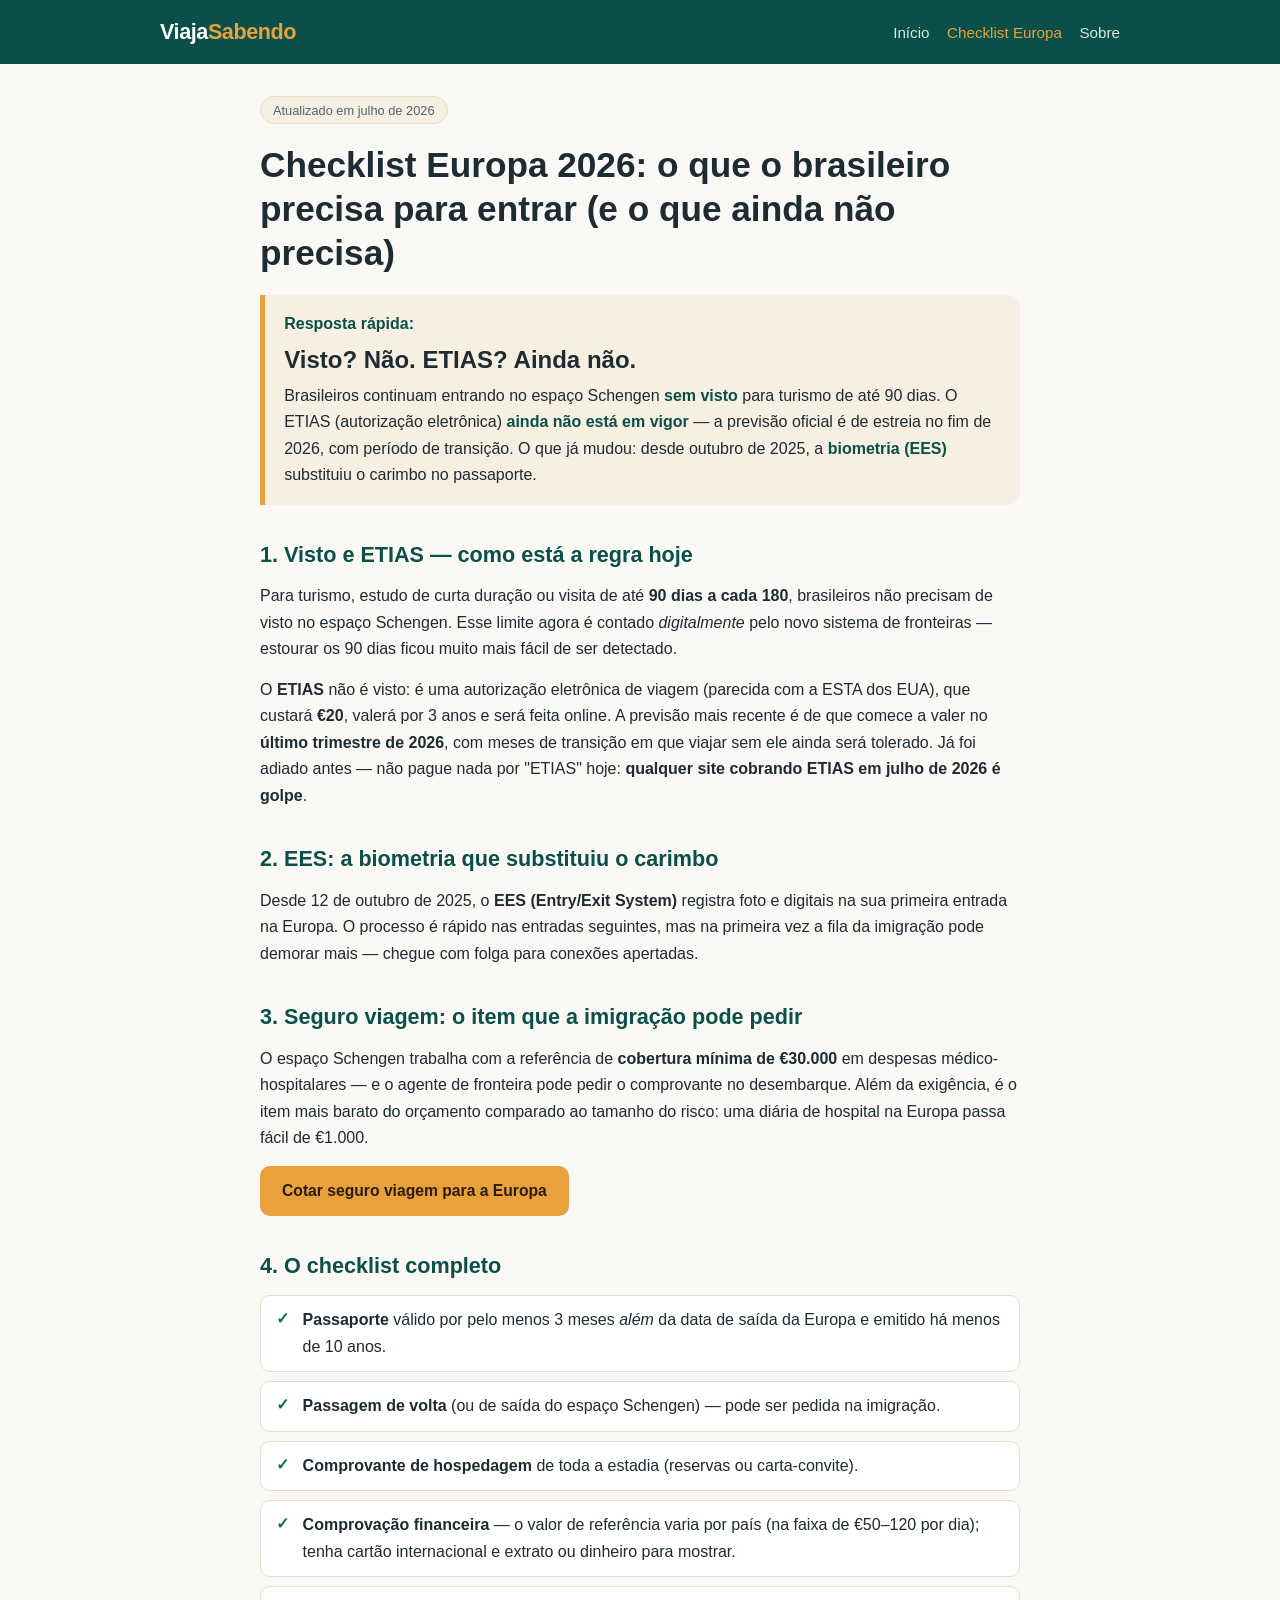
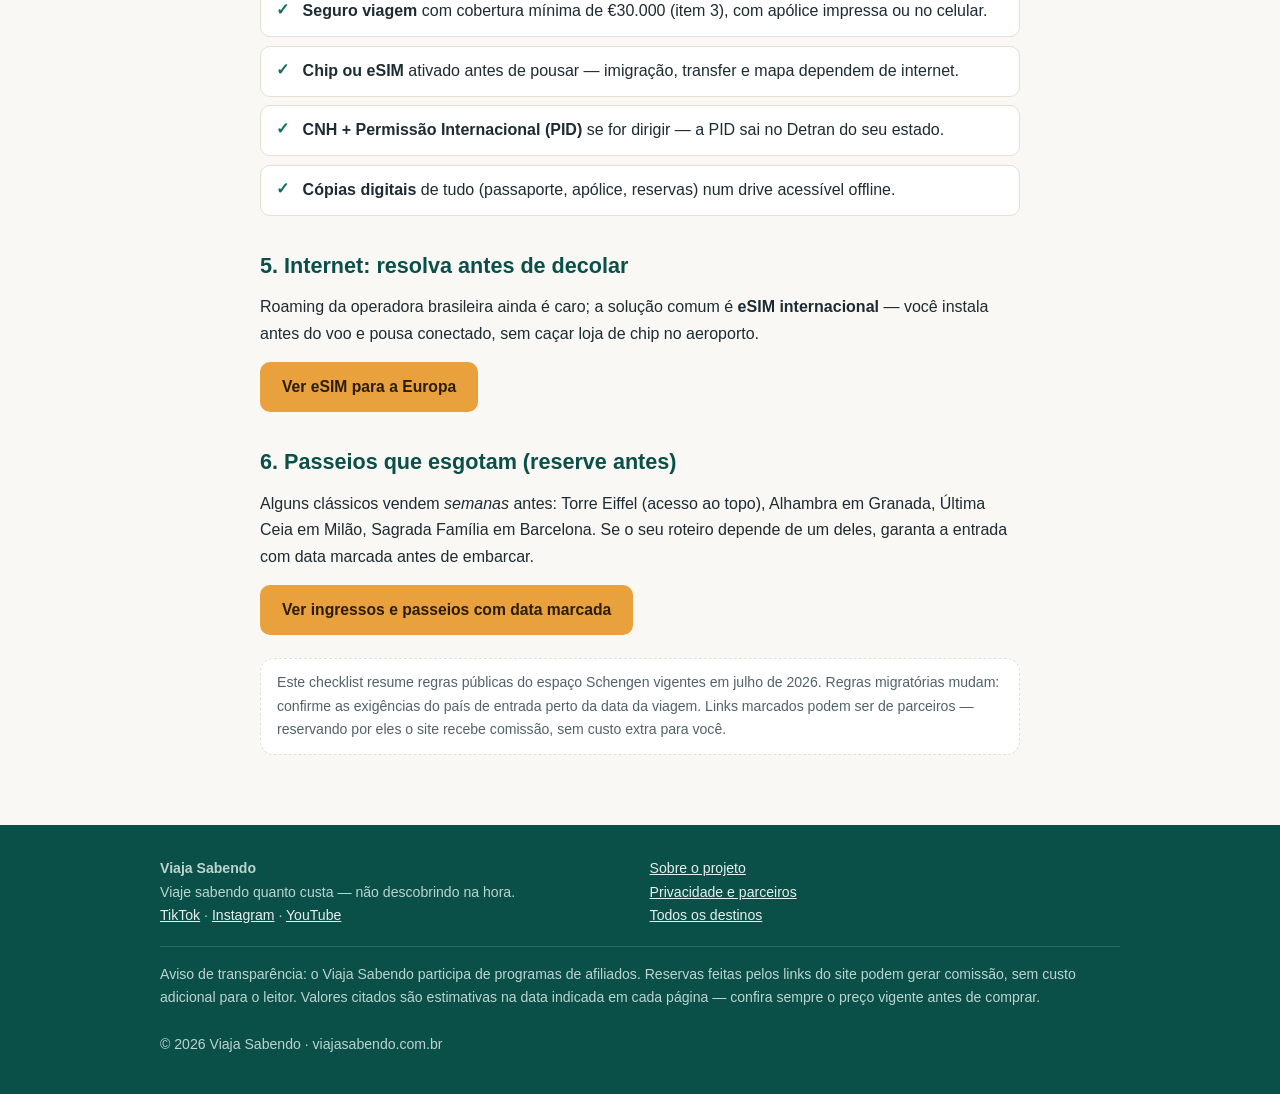
==== checklist-europa/index.html @ 129dcf03 "Site v1 Viaja Sabendo: home + checklist Europa + 4 destinos com orcamento + institucionais Co-Author" ====
<!DOCTYPE html>
<html lang="pt-BR">
<head>
<meta charset="utf-8">
<meta name="viewport" content="width=device-width, initial-scale=1">
<title>Checklist Europa 2026: visto, ETIAS, seguro e documentos para brasileiros | Viaja Sabendo</title>
<meta name="description" content="Brasileiro precisa de visto para a Europa em 2026? Como está o ETIAS, o que é a biometria EES, seguro com cobertura de €30 mil e o checklist completo de documentos.">
<link rel="canonical" href="https://viajasabendo.com.br/checklist-europa/">
<meta property="og:title" content="Checklist Europa 2026 para brasileiros — visto, ETIAS e seguro">
<meta property="og:description" content="O que você precisa ter em mãos para entrar na Europa em 2026, sem sustos na imigração.">
<meta property="og:type" content="article">
<meta property="og:url" content="https://viajasabendo.com.br/checklist-europa/">
<link rel="stylesheet" href="/css/style.css">
</head>
<body>

<header class="topo">
  <div class="topo-inner">
    <a class="logo" href="/">Viaja<span>Sabendo</span></a>
    <nav class="menu">
      <a href="/">Início</a>
      <a href="/checklist-europa/" aria-current="page">Checklist Europa</a>
      <a href="/sobre/">Sobre</a>
    </nav>
  </div>
</header>

<main>
<article class="conteudo">
  <span class="selo">Atualizado em julho de 2026</span>
  <h1 class="titulo">Checklist Europa 2026: o que o brasileiro precisa para entrar (e o que ainda não precisa)</h1>

  <div class="resposta">
    <strong>Resposta rápida:</strong>
    <span class="valorzao">Visto? Não. ETIAS? Ainda não.</span>
    Brasileiros continuam entrando no espaço Schengen <strong>sem visto</strong> para turismo de até 90 dias.
    O ETIAS (autorização eletrônica) <strong>ainda não está em vigor</strong> — a previsão oficial é de estreia no fim de 2026, com período de transição.
    O que já mudou: desde outubro de 2025, a <strong>biometria (EES)</strong> substituiu o carimbo no passaporte.
  </div>

  <h2>1. Visto e ETIAS — como está a regra hoje</h2>
  <p>Para turismo, estudo de curta duração ou visita de até <strong>90 dias a cada 180</strong>, brasileiros não precisam de visto no espaço Schengen. Esse limite agora é contado <em>digitalmente</em> pelo novo sistema de fronteiras — estourar os 90 dias ficou muito mais fácil de ser detectado.</p>
  <p>O <strong>ETIAS</strong> não é visto: é uma autorização eletrônica de viagem (parecida com a ESTA dos EUA), que custará <strong>€20</strong>, valerá por 3 anos e será feita online. A previsão mais recente é de que comece a valer no <strong>último trimestre de 2026</strong>, com meses de transição em que viajar sem ele ainda será tolerado. Já foi adiado antes — não pague nada por "ETIAS" hoje: <strong>qualquer site cobrando ETIAS em julho de 2026 é golpe</strong>.</p>

  <h2>2. EES: a biometria que substituiu o carimbo</h2>
  <p>Desde 12 de outubro de 2025, o <strong>EES (Entry/Exit System)</strong> registra foto e digitais na sua primeira entrada na Europa. O processo é rápido nas entradas seguintes, mas na primeira vez a fila da imigração pode demorar mais — chegue com folga para conexões apertadas.</p>

  <h2>3. Seguro viagem: o item que a imigração pode pedir</h2>
  <p>O espaço Schengen trabalha com a referência de <strong>cobertura mínima de €30.000</strong> em despesas médico-hospitalares — e o agente de fronteira pode pedir o comprovante no desembarque. Além da exigência, é o item mais barato do orçamento comparado ao tamanho do risco: uma diária de hospital na Europa passa fácil de €1.000.</p>
  <p class="btn-linha"><a class="btn-aff" data-aff="segurospromo" href="https://www.segurospromo.com.br/" rel="noopener sponsored" target="_blank">Cotar seguro viagem para a Europa</a></p>

  <h2>4. O checklist completo</h2>
  <ul class="checklist">
    <li><strong>Passaporte</strong> válido por pelo menos 3 meses <em>além</em> da data de saída da Europa e emitido há menos de 10 anos.</li>
    <li><strong>Passagem de volta</strong> (ou de saída do espaço Schengen) — pode ser pedida na imigração.</li>
    <li><strong>Comprovante de hospedagem</strong> de toda a estadia (reservas ou carta-convite).</li>
    <li><strong>Comprovação financeira</strong> — o valor de referência varia por país (na faixa de €50–120 por dia); tenha cartão internacional e extrato ou dinheiro para mostrar.</li>
    <li><strong>Seguro viagem</strong> com cobertura mínima de €30.000 (item 3), com apólice impressa ou no celular.</li>
    <li><strong>Chip ou eSIM</strong> ativado antes de pousar — imigração, transfer e mapa dependem de internet.</li>
    <li><strong>CNH + Permissão Internacional (PID)</strong> se for dirigir — a PID sai no Detran do seu estado.</li>
    <li><strong>Cópias digitais</strong> de tudo (passaporte, apólice, reservas) num drive acessível offline.</li>
  </ul>

  <h2>5. Internet: resolva antes de decolar</h2>
  <p>Roaming da operadora brasileira ainda é caro; a solução comum é <strong>eSIM internacional</strong> — você instala antes do voo e pousa conectado, sem caçar loja de chip no aeroporto.</p>
  <p class="btn-linha"><a class="btn-aff" data-aff="holafly" href="https://esim.holafly.com/pt/" rel="noopener sponsored" target="_blank">Ver eSIM para a Europa</a></p>

  <h2>6. Passeios que esgotam (reserve antes)</h2>
  <p>Alguns clássicos vendem <em>semanas</em> antes: Torre Eiffel (acesso ao topo), Alhambra em Granada, Última Ceia em Milão, Sagrada Família em Barcelona. Se o seu roteiro depende de um deles, garanta a entrada com data marcada antes de embarcar.</p>
  <p class="btn-linha"><a class="btn-aff" data-aff="civitatis" href="https://www.civitatis.com/br/" rel="noopener sponsored" target="_blank">Ver ingressos e passeios com data marcada</a></p>

  <div class="nota">
    Este checklist resume regras públicas do espaço Schengen vigentes em julho de 2026. Regras migratórias mudam: confirme as exigências do país de entrada perto da data da viagem. Links marcados podem ser de parceiros — reservando por eles o site recebe comissão, sem custo extra para você.
  </div>
</article>
</main>

<footer class="rodape">
  <div class="rodape-inner">
    <div>
      <strong>Viaja Sabendo</strong><br>
      Viaje sabendo quanto custa — não descobrindo na hora.<br>
      <a href="https://www.tiktok.com/@viajasabendo" rel="noopener" target="_blank">TikTok</a> ·
      <a href="https://www.instagram.com/viajasabendo" rel="noopener" target="_blank">Instagram</a> ·
      <a href="https://www.youtube.com/@viajasabendo" rel="noopener" target="_blank">YouTube</a>
    </div>
    <div>
      <a href="/sobre/">Sobre o projeto</a><br>
      <a href="/privacidade/">Privacidade e parceiros</a><br>
      <a href="/">Todos os destinos</a>
    </div>
    <div class="disclosure">
      Aviso de transparência: o Viaja Sabendo participa de programas de afiliados. Reservas feitas pelos links do site podem gerar comissão, sem custo adicional para o leitor. Valores citados são estimativas na data indicada em cada página — confira sempre o preço vigente antes de comprar.<br><br>
      © 2026 Viaja Sabendo · viajasabendo.com.br
    </div>
  </div>
</footer>

</body>
</html>
---- css/style.css ----
/* Viaja Sabendo — v1 (jul/2026). Mobile-first, sem JS. */
:root {
  --petrol: #0f6e64;
  --petrol-escuro: #0a4f48;
  --ambar: #e8a13c;
  --ambar-escuro: #c9820f;
  --areia: #f6efe2;
  --tinta: #1d2b32;
  --tinta-suave: #51626b;
  --fundo: #faf8f4;
  --branco: #ffffff;
  --borda: #e6dfd2;
  --raio: 14px;
}
* { box-sizing: border-box; margin: 0; padding: 0; }
html { scroll-behavior: smooth; }
body {
  font-family: -apple-system, BlinkMacSystemFont, "Segoe UI", Roboto, "Helvetica Neue", Arial, sans-serif;
  color: var(--tinta);
  background: var(--fundo);
  line-height: 1.65;
  -webkit-font-smoothing: antialiased;
}
img { max-width: 100%; display: block; }
a { color: var(--petrol); }

/* ---------- Header ---------- */
header.topo {
  background: var(--petrol-escuro);
  color: var(--branco);
  padding: 0.9rem 1rem;
}
.topo-inner {
  max-width: 960px; margin: 0 auto;
  display: flex; flex-wrap: wrap; align-items: center; justify-content: space-between; gap: 0.6rem;
}
.logo {
  font-size: 1.35rem; font-weight: 800; letter-spacing: -0.02em;
  color: var(--branco); text-decoration: none; white-space: nowrap;
}
.logo span { color: var(--ambar); }
nav.menu { display: flex; flex-wrap: wrap; gap: 0.2rem 1.1rem; font-size: 0.95rem; }
nav.menu a { color: #d9e8e5; text-decoration: none; padding: 0.2rem 0; }
nav.menu a:hover, nav.menu a[aria-current="page"] { color: var(--ambar); }

/* ---------- Hero ---------- */
.hero {
  background: linear-gradient(160deg, var(--petrol) 0%, var(--petrol-escuro) 70%);
  color: var(--branco);
  padding: 3rem 1rem 3.4rem;
  text-align: center;
}
.hero h1 { font-size: clamp(1.7rem, 5vw, 2.6rem); line-height: 1.2; max-width: 720px; margin: 0 auto 0.9rem; }
.hero h1 em { color: var(--ambar); font-style: normal; }
.hero p { max-width: 640px; margin: 0 auto 1.6rem; color: #d9e8e5; font-size: 1.05rem; }

/* ---------- Layout ---------- */
main { max-width: 960px; margin: 0 auto; padding: 2rem 1rem 3rem; }
article.conteudo { max-width: 760px; margin: 0 auto; }
section { margin-bottom: 2.4rem; }
h1.titulo { font-size: clamp(1.6rem, 4.5vw, 2.2rem); line-height: 1.25; margin-bottom: 0.4rem; }
h2 { font-size: 1.35rem; margin: 2rem 0 0.7rem; color: var(--petrol-escuro); }
h3 { font-size: 1.08rem; margin: 1.3rem 0 0.4rem; }
p { margin-bottom: 0.9rem; }
ul, ol { margin: 0 0 1rem 1.3rem; }
li { margin-bottom: 0.45rem; }

.selo {
  display: inline-block; background: var(--areia); color: var(--tinta-suave);
  border: 1px solid var(--borda); border-radius: 99px;
  font-size: 0.8rem; padding: 0.15rem 0.75rem; margin-bottom: 1.2rem;
}

/* Resposta rápida (o "quanto custa" em 5 segundos) */
.resposta {
  background: var(--areia); border-left: 5px solid var(--ambar);
  border-radius: 0 var(--raio) var(--raio) 0;
  padding: 1rem 1.2rem; margin: 1.2rem 0 1.8rem;
}
.resposta strong { color: var(--petrol-escuro); }
.resposta .valorzao { font-size: 1.5rem; font-weight: 800; color: var(--tinta); display: block; margin: 0.2rem 0; }

/* ---------- Tabela de custos ---------- */
.tabela-wrap { overflow-x: auto; margin: 1rem 0 1.4rem; }
table.custos { width: 100%; border-collapse: collapse; background: var(--branco); border-radius: var(--raio); overflow: hidden; font-size: 0.95rem; box-shadow: 0 1px 4px rgba(29, 43, 50, 0.07); }
table.custos th, table.custos td { padding: 0.65rem 0.9rem; text-align: left; }
table.custos th { background: var(--petrol-escuro); color: var(--branco); font-weight: 600; }
table.custos tr:nth-child(even) td { background: var(--areia); }
table.custos td.num { white-space: nowrap; font-variant-numeric: tabular-nums; }
table.custos tr.total td { font-weight: 800; background: #efe6d2; border-top: 2px solid var(--ambar); }

/* ---------- Cards (home) ---------- */
.grade { display: grid; grid-template-columns: repeat(auto-fit, minmax(240px, 1fr)); gap: 1.1rem; }
.card {
  background: var(--branco); border: 1px solid var(--borda); border-radius: var(--raio);
  padding: 1.3rem 1.3rem 1.1rem; text-decoration: none; color: var(--tinta);
  box-shadow: 0 1px 4px rgba(29, 43, 50, 0.06);
  transition: transform 0.12s ease, box-shadow 0.12s ease;
  display: flex; flex-direction: column;
}
.card:hover { transform: translateY(-3px); box-shadow: 0 6px 16px rgba(29, 43, 50, 0.12); }
.card .tag { font-size: 0.75rem; text-transform: uppercase; letter-spacing: 0.06em; color: var(--ambar-escuro); font-weight: 700; margin-bottom: 0.35rem; }
.card h3 { margin: 0 0 0.35rem; font-size: 1.15rem; color: var(--petrol-escuro); }
.card p { color: var(--tinta-suave); font-size: 0.92rem; margin-bottom: 0.8rem; }
.card .chamada { margin-top: auto; font-weight: 700; color: var(--petrol); font-size: 0.92rem; }

/* ---------- Botões ---------- */
.btn, .btn-aff {
  display: inline-block; text-decoration: none; font-weight: 700;
  border-radius: 10px; padding: 0.65rem 1.25rem; font-size: 0.98rem;
  transition: background 0.12s ease;
}
.btn { background: var(--branco); color: var(--petrol-escuro); border: 2px solid var(--petrol); }
.btn:hover { background: var(--areia); }
.btn-aff { background: var(--ambar); color: #2b1d04; border: 2px solid var(--ambar); }
.btn-aff:hover { background: var(--ambar-escuro); border-color: var(--ambar-escuro); color: var(--branco); }
.btn-linha { margin: 0.3rem 0 1.2rem; }

/* Bloco de item de custo com botão */
.item-custo {
  background: var(--branco); border: 1px solid var(--borda); border-radius: var(--raio);
  padding: 1.1rem 1.2rem; margin-bottom: 1rem;
}
.item-custo h3 { margin-top: 0; }
.item-custo .faixa { font-weight: 800; color: var(--petrol-escuro); }

/* ---------- Aviso / nota ---------- */
.nota {
  font-size: 0.88rem; color: var(--tinta-suave);
  background: var(--branco); border: 1px dashed var(--borda); border-radius: var(--raio);
  padding: 0.8rem 1rem; margin: 1.4rem 0;
}

/* ---------- Checklist ---------- */
ul.checklist { list-style: none; margin-left: 0; }
ul.checklist li {
  background: var(--branco); border: 1px solid var(--borda); border-radius: 10px;
  padding: 0.7rem 1rem 0.7rem 2.6rem; position: relative; margin-bottom: 0.55rem;
}
ul.checklist li::before {
  content: "✓"; position: absolute; left: 0.95rem; top: 0.62rem;
  color: var(--petrol); font-weight: 800;
}

/* ---------- Footer ---------- */
footer.rodape {
  background: var(--petrol-escuro); color: #bcd4d0;
  padding: 2rem 1rem 2.4rem; font-size: 0.88rem;
}
.rodape-inner { max-width: 960px; margin: 0 auto; display: grid; gap: 1.2rem; }
.rodape a { color: #e6f0ee; }
.rodape .disclosure { border-top: 1px solid rgba(255, 255, 255, 0.15); padding-top: 1rem; }
@media (min-width: 640px) {
  .rodape-inner { grid-template-columns: 1fr 1fr; }
  .rodape .disclosure { grid-column: 1 / -1; }
}
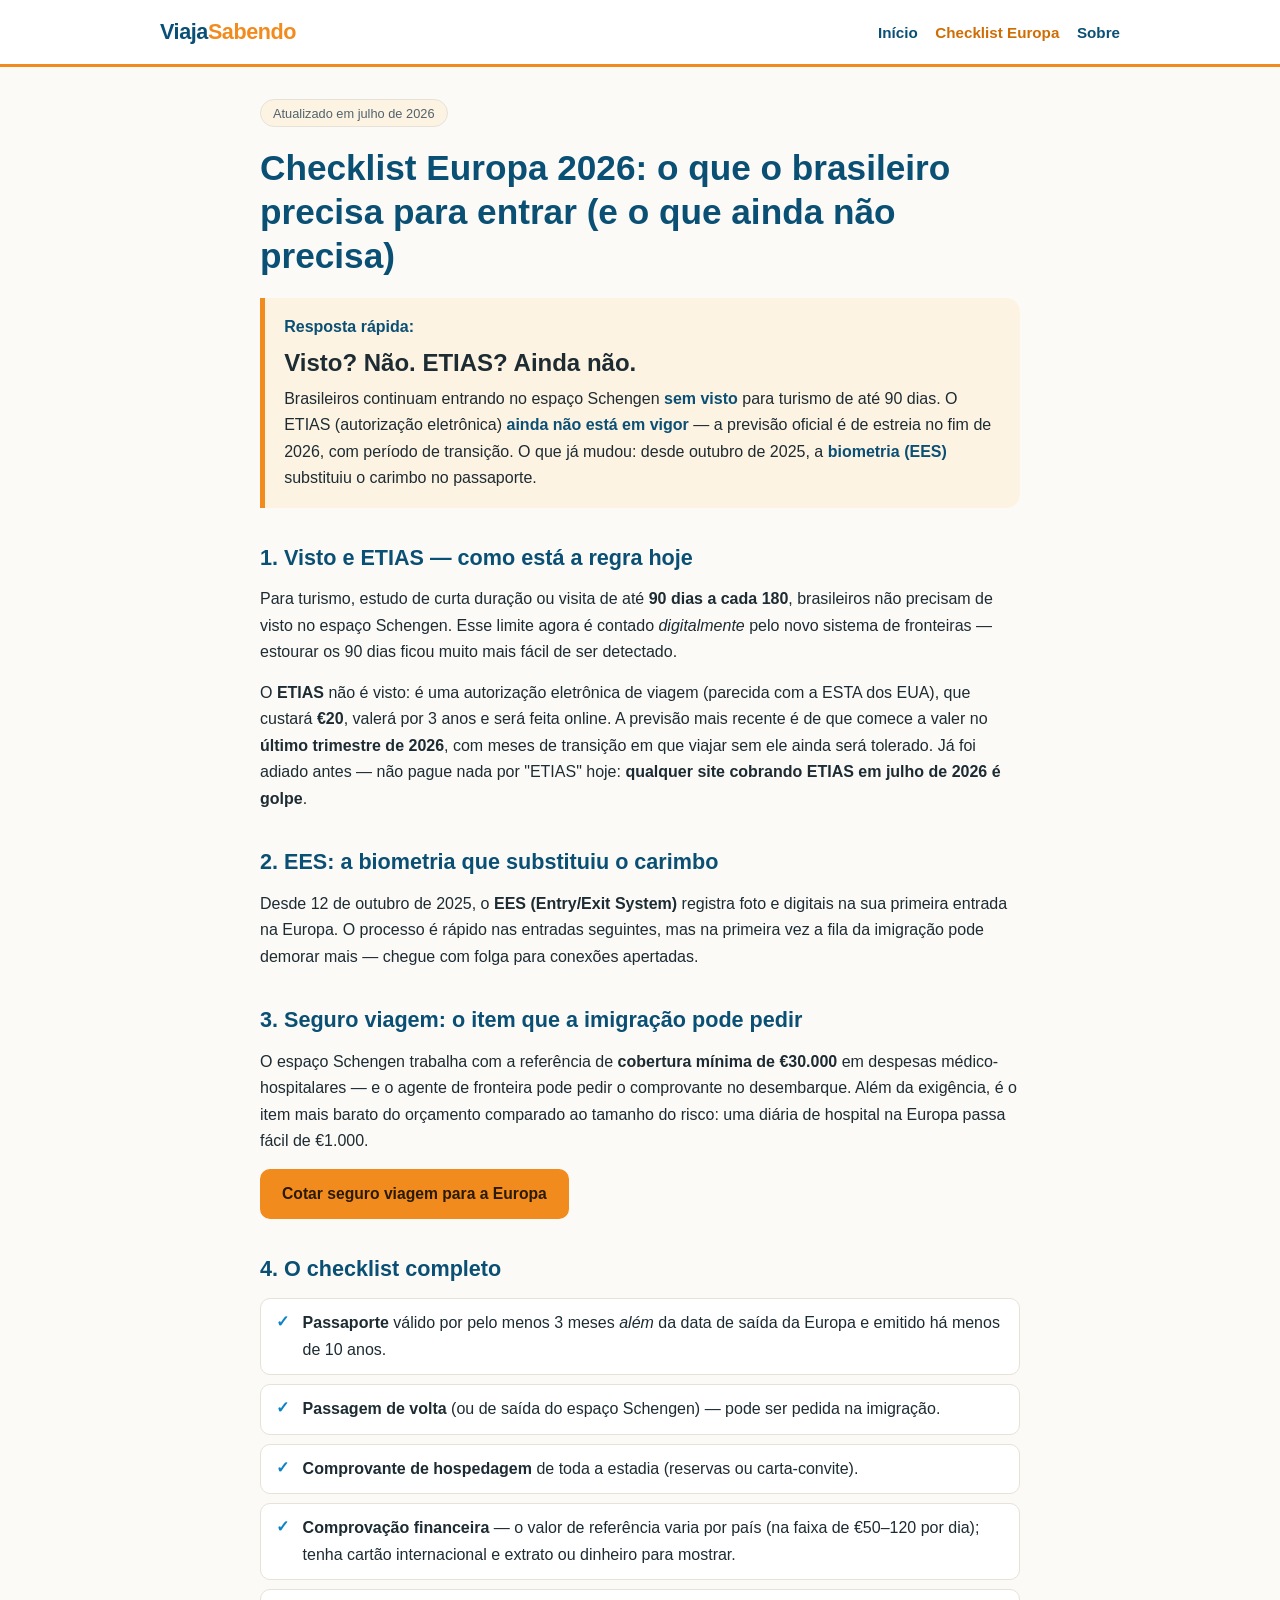
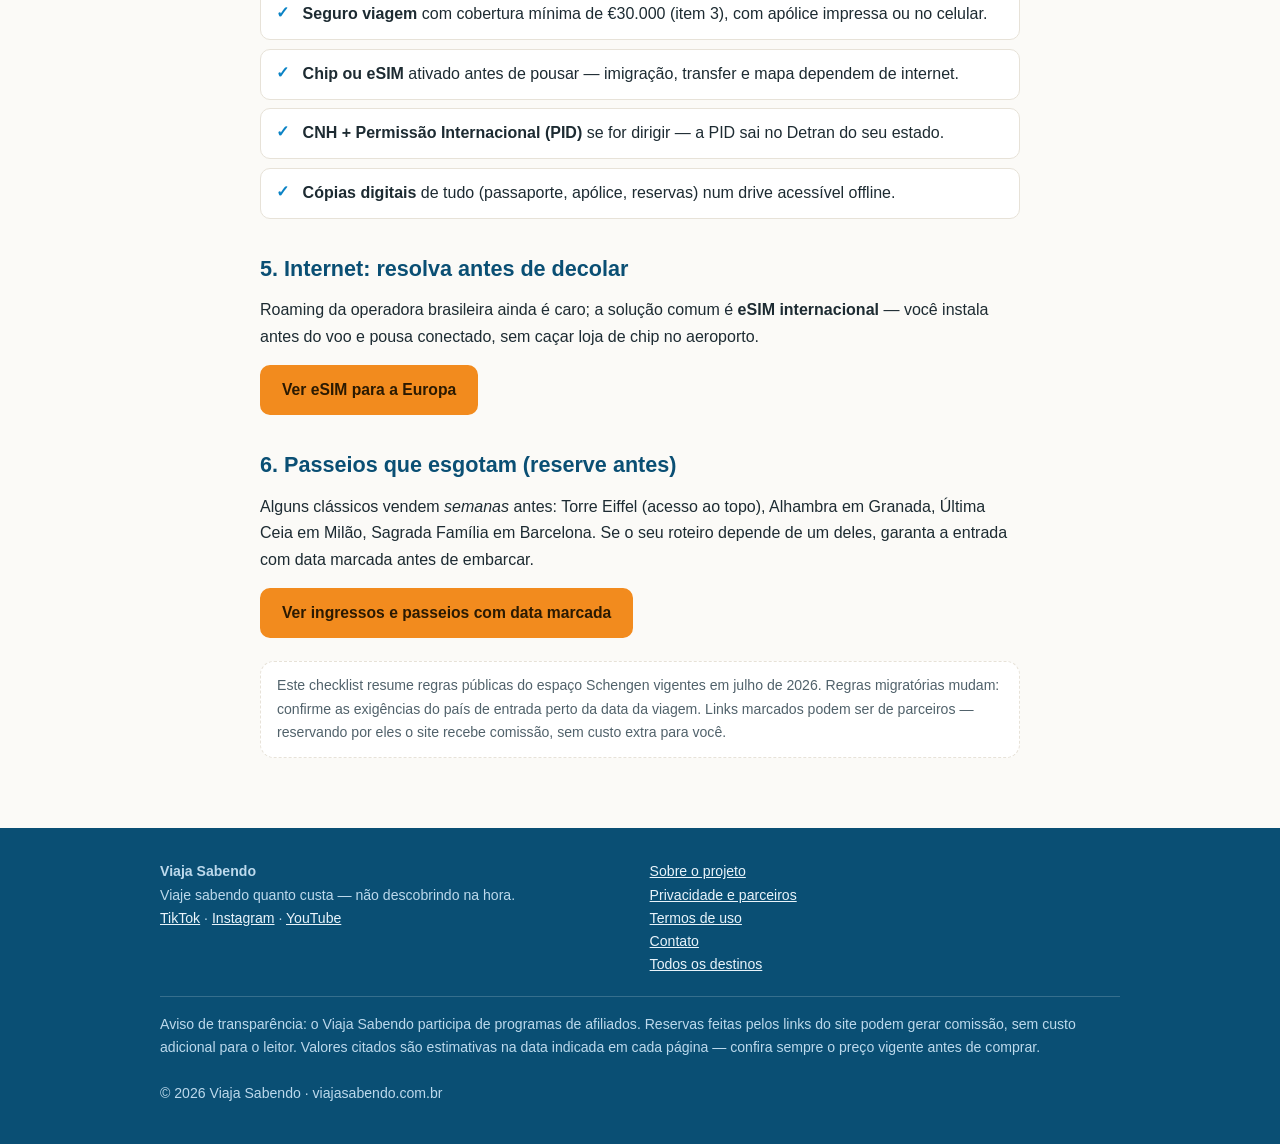
==== commit 285123d2: "v1.2: Termos + Contato (checklist do briefing 23/jul) e deep links Civitatis por cidade - Civitatis:" ====
--- a/checklist-europa/index.html
+++ b/checklist-europa/index.html
@@ -87,6 +87,8 @@
     <div>
       <a href="/sobre/">Sobre o projeto</a><br>
       <a href="/privacidade/">Privacidade e parceiros</a><br>
+      <a href="/termos/">Termos de uso</a><br>
+      <a href="/contato/">Contato</a><br>
       <a href="/">Todos os destinos</a>
     </div>
     <div class="disclosure">
--- a/css/style.css
+++ b/css/style.css
@@ -1,15 +1,17 @@
-/* Viaja Sabendo — v1 (jul/2026). Mobile-first, sem JS. */
+/* Viaja Sabendo — v1.1 (jul/2026). Mobile-first, sem JS.
+   Paleta "céu e mar": azul-oceano + laranja vivo, fundo claro. */
 :root {
-  --petrol: #0f6e64;
-  --petrol-escuro: #0a4f48;
-  --ambar: #e8a13c;
-  --ambar-escuro: #c9820f;
-  --areia: #f6efe2;
+  --azul: #0b83c5;
+  --azul-escuro: #0a4f74;
+  --laranja: #f28b1e;
+  --laranja-escuro: #cf6d05;
+  --areia: #fdf3e3;
+  --ceu: #e8f5fe;
   --tinta: #1d2b32;
   --tinta-suave: #51626b;
-  --fundo: #faf8f4;
+  --fundo: #fbfaf7;
   --branco: #ffffff;
-  --borda: #e6dfd2;
+  --borda: #e7e2d8;
   --raio: 14px;
 }
 * { box-sizing: border-box; margin: 0; padding: 0; }
@@ -22,12 +24,12 @@
   -webkit-font-smoothing: antialiased;
 }
 img { max-width: 100%; display: block; }
-a { color: var(--petrol); }
+a { color: var(--azul); }
 
 /* ---------- Header ---------- */
 header.topo {
-  background: var(--petrol-escuro);
-  color: var(--branco);
+  background: var(--branco);
+  border-bottom: 3px solid var(--laranja);
   padding: 0.9rem 1rem;
 }
 .topo-inner {
@@ -36,30 +38,30 @@
 }
 .logo {
   font-size: 1.35rem; font-weight: 800; letter-spacing: -0.02em;
-  color: var(--branco); text-decoration: none; white-space: nowrap;
+  color: var(--azul-escuro); text-decoration: none; white-space: nowrap;
 }
-.logo span { color: var(--ambar); }
+.logo span { color: var(--laranja); }
 nav.menu { display: flex; flex-wrap: wrap; gap: 0.2rem 1.1rem; font-size: 0.95rem; }
-nav.menu a { color: #d9e8e5; text-decoration: none; padding: 0.2rem 0; }
-nav.menu a:hover, nav.menu a[aria-current="page"] { color: var(--ambar); }
+nav.menu a { color: var(--azul-escuro); text-decoration: none; padding: 0.2rem 0; font-weight: 600; }
+nav.menu a:hover, nav.menu a[aria-current="page"] { color: var(--laranja-escuro); }
 
 /* ---------- Hero ---------- */
 .hero {
-  background: linear-gradient(160deg, var(--petrol) 0%, var(--petrol-escuro) 70%);
-  color: var(--branco);
-  padding: 3rem 1rem 3.4rem;
+  background: linear-gradient(180deg, var(--ceu) 0%, var(--fundo) 100%);
+  color: var(--tinta);
+  padding: 2.6rem 1rem 3rem;
   text-align: center;
 }
-.hero h1 { font-size: clamp(1.7rem, 5vw, 2.6rem); line-height: 1.2; max-width: 720px; margin: 0 auto 0.9rem; }
-.hero h1 em { color: var(--ambar); font-style: normal; }
-.hero p { max-width: 640px; margin: 0 auto 1.6rem; color: #d9e8e5; font-size: 1.05rem; }
+.hero h1 { font-size: clamp(1.7rem, 5vw, 2.6rem); line-height: 1.2; max-width: 720px; margin: 0 auto 0.9rem; color: var(--azul-escuro); }
+.hero h1 em { color: var(--laranja); font-style: normal; }
+.hero p { max-width: 560px; margin: 0 auto 1.5rem; color: var(--tinta-suave); font-size: 1.02rem; }
 
 /* ---------- Layout ---------- */
 main { max-width: 960px; margin: 0 auto; padding: 2rem 1rem 3rem; }
 article.conteudo { max-width: 760px; margin: 0 auto; }
 section { margin-bottom: 2.4rem; }
-h1.titulo { font-size: clamp(1.6rem, 4.5vw, 2.2rem); line-height: 1.25; margin-bottom: 0.4rem; }
-h2 { font-size: 1.35rem; margin: 2rem 0 0.7rem; color: var(--petrol-escuro); }
+h1.titulo { font-size: clamp(1.6rem, 4.5vw, 2.2rem); line-height: 1.25; margin-bottom: 0.4rem; color: var(--azul-escuro); }
+h2 { font-size: 1.35rem; margin: 2rem 0 0.7rem; color: var(--azul-escuro); }
 h3 { font-size: 1.08rem; margin: 1.3rem 0 0.4rem; }
 p { margin-bottom: 0.9rem; }
 ul, ol { margin: 0 0 1rem 1.3rem; }
@@ -73,21 +75,21 @@
 
 /* Resposta rápida (o "quanto custa" em 5 segundos) */
 .resposta {
-  background: var(--areia); border-left: 5px solid var(--ambar);
+  background: var(--areia); border-left: 5px solid var(--laranja);
   border-radius: 0 var(--raio) var(--raio) 0;
   padding: 1rem 1.2rem; margin: 1.2rem 0 1.8rem;
 }
-.resposta strong { color: var(--petrol-escuro); }
+.resposta strong { color: var(--azul-escuro); }
 .resposta .valorzao { font-size: 1.5rem; font-weight: 800; color: var(--tinta); display: block; margin: 0.2rem 0; }
 
 /* ---------- Tabela de custos ---------- */
 .tabela-wrap { overflow-x: auto; margin: 1rem 0 1.4rem; }
 table.custos { width: 100%; border-collapse: collapse; background: var(--branco); border-radius: var(--raio); overflow: hidden; font-size: 0.95rem; box-shadow: 0 1px 4px rgba(29, 43, 50, 0.07); }
 table.custos th, table.custos td { padding: 0.65rem 0.9rem; text-align: left; }
-table.custos th { background: var(--petrol-escuro); color: var(--branco); font-weight: 600; }
-table.custos tr:nth-child(even) td { background: var(--areia); }
+table.custos th { background: var(--azul-escuro); color: var(--branco); font-weight: 600; }
+table.custos tr:nth-child(even) td { background: var(--ceu); }
 table.custos td.num { white-space: nowrap; font-variant-numeric: tabular-nums; }
-table.custos tr.total td { font-weight: 800; background: #efe6d2; border-top: 2px solid var(--ambar); }
+table.custos tr.total td { font-weight: 800; background: var(--areia); border-top: 2px solid var(--laranja); }
 
 /* ---------- Cards (home) ---------- */
 .grade { display: grid; grid-template-columns: repeat(auto-fit, minmax(240px, 1fr)); gap: 1.1rem; }
@@ -99,10 +101,10 @@
   display: flex; flex-direction: column;
 }
 .card:hover { transform: translateY(-3px); box-shadow: 0 6px 16px rgba(29, 43, 50, 0.12); }
-.card .tag { font-size: 0.75rem; text-transform: uppercase; letter-spacing: 0.06em; color: var(--ambar-escuro); font-weight: 700; margin-bottom: 0.35rem; }
-.card h3 { margin: 0 0 0.35rem; font-size: 1.15rem; color: var(--petrol-escuro); }
+.card .tag { font-size: 0.75rem; text-transform: uppercase; letter-spacing: 0.06em; color: var(--laranja-escuro); font-weight: 700; margin-bottom: 0.35rem; }
+.card h3 { margin: 0 0 0.35rem; font-size: 1.15rem; color: var(--azul-escuro); }
 .card p { color: var(--tinta-suave); font-size: 0.92rem; margin-bottom: 0.8rem; }
-.card .chamada { margin-top: auto; font-weight: 700; color: var(--petrol); font-size: 0.92rem; }
+.card .chamada { margin-top: auto; font-weight: 700; color: var(--azul); font-size: 0.92rem; }
 
 /* ---------- Botões ---------- */
 .btn, .btn-aff {
@@ -110,10 +112,10 @@
   border-radius: 10px; padding: 0.65rem 1.25rem; font-size: 0.98rem;
   transition: background 0.12s ease;
 }
-.btn { background: var(--branco); color: var(--petrol-escuro); border: 2px solid var(--petrol); }
-.btn:hover { background: var(--areia); }
-.btn-aff { background: var(--ambar); color: #2b1d04; border: 2px solid var(--ambar); }
-.btn-aff:hover { background: var(--ambar-escuro); border-color: var(--ambar-escuro); color: var(--branco); }
+.btn { background: var(--branco); color: var(--azul-escuro); border: 2px solid var(--azul); }
+.btn:hover { background: var(--ceu); }
+.btn-aff { background: var(--laranja); color: #2b1a02; border: 2px solid var(--laranja); }
+.btn-aff:hover { background: var(--laranja-escuro); border-color: var(--laranja-escuro); color: var(--branco); }
 .btn-linha { margin: 0.3rem 0 1.2rem; }
 
 /* Bloco de item de custo com botão */
@@ -122,7 +124,7 @@
   padding: 1.1rem 1.2rem; margin-bottom: 1rem;
 }
 .item-custo h3 { margin-top: 0; }
-.item-custo .faixa { font-weight: 800; color: var(--petrol-escuro); }
+.item-custo .faixa { font-weight: 800; color: var(--azul-escuro); }
 
 /* ---------- Aviso / nota ---------- */
 .nota {
@@ -139,17 +141,17 @@
 }
 ul.checklist li::before {
   content: "✓"; position: absolute; left: 0.95rem; top: 0.62rem;
-  color: var(--petrol); font-weight: 800;
+  color: var(--azul); font-weight: 800;
 }
 
 /* ---------- Footer ---------- */
 footer.rodape {
-  background: var(--petrol-escuro); color: #bcd4d0;
+  background: var(--azul-escuro); color: #bcd9ec;
   padding: 2rem 1rem 2.4rem; font-size: 0.88rem;
 }
 .rodape-inner { max-width: 960px; margin: 0 auto; display: grid; gap: 1.2rem; }
-.rodape a { color: #e6f0ee; }
-.rodape .disclosure { border-top: 1px solid rgba(255, 255, 255, 0.15); padding-top: 1rem; }
+.rodape a { color: #e9f4fb; }
+.rodape .disclosure { border-top: 1px solid rgba(255, 255, 255, 0.18); padding-top: 1rem; }
 @media (min-width: 640px) {
   .rodape-inner { grid-template-columns: 1fr 1fr; }
   .rodape .disclosure { grid-column: 1 / -1; }
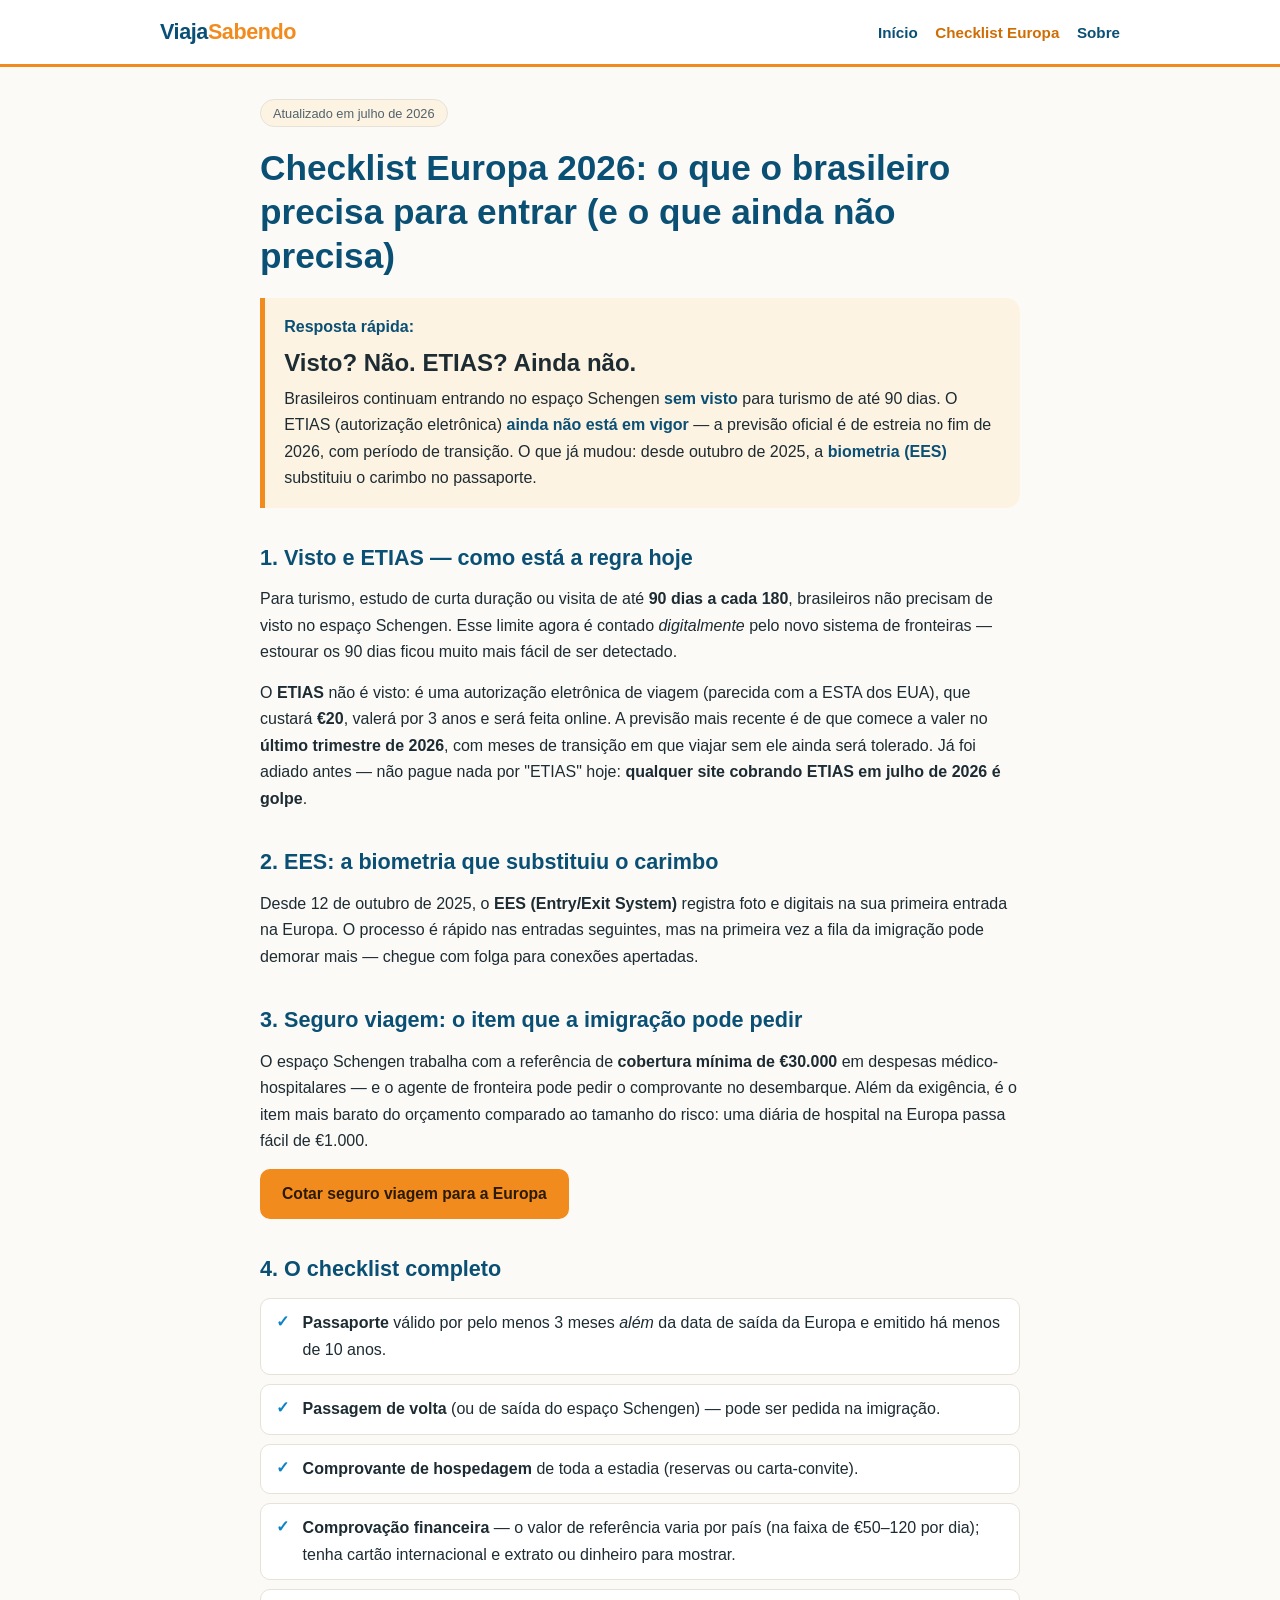
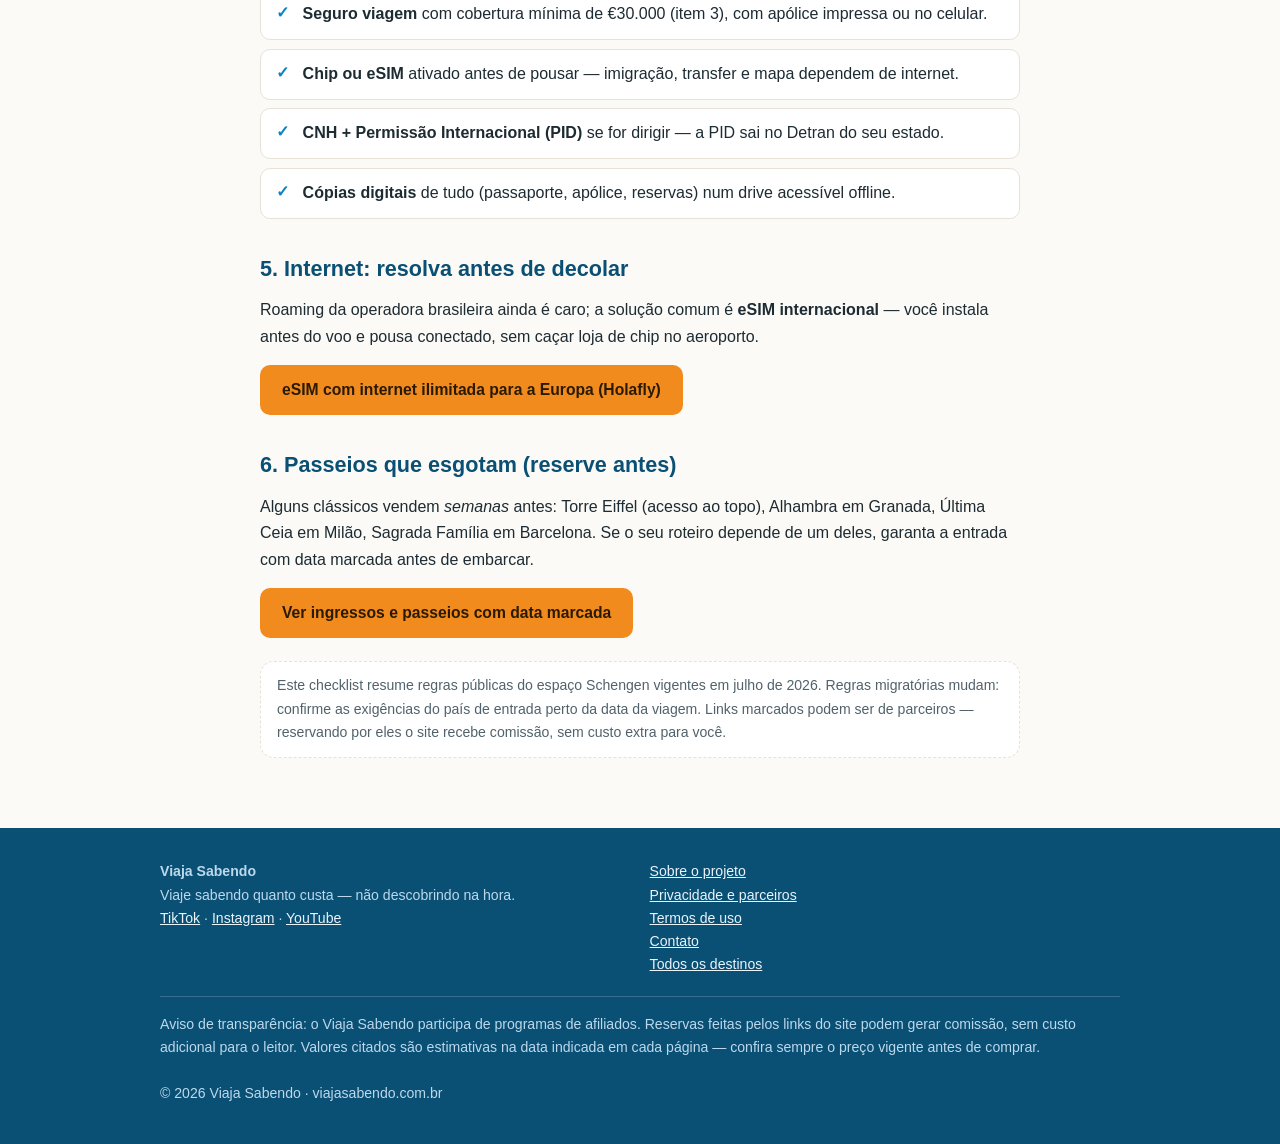
==== commit 36ad4dc0: "Holafly ativo + Chapada em formato "3 dias" + hub evergreen na home - checklist-europa e hub: href H" ====
--- a/checklist-europa/index.html
+++ b/checklist-europa/index.html
@@ -63,7 +63,7 @@
 
   <h2>5. Internet: resolva antes de decolar</h2>
   <p>Roaming da operadora brasileira ainda é caro; a solução comum é <strong>eSIM internacional</strong> — você instala antes do voo e pousa conectado, sem caçar loja de chip no aeroporto.</p>
-  <p class="btn-linha"><a class="btn-aff" data-aff="holafly" href="https://esim.holafly.com/pt/" rel="noopener sponsored" target="_blank">Ver eSIM para a Europa</a></p>
+  <p class="btn-linha"><a class="btn-aff" data-aff="holafly" href="https://holafly.sjv.io/enBWdr" rel="noopener sponsored" target="_blank">eSIM com internet ilimitada para a Europa (Holafly)</a></p>
 
   <h2>6. Passeios que esgotam (reserve antes)</h2>
   <p>Alguns clássicos vendem <em>semanas</em> antes: Torre Eiffel (acesso ao topo), Alhambra em Granada, Última Ceia em Milão, Sagrada Família em Barcelona. Se o seu roteiro depende de um deles, garanta a entrada com data marcada antes de embarcar.</p>
--- a/css/style.css
+++ b/css/style.css
@@ -118,6 +118,19 @@
 .btn-aff:hover { background: var(--laranja-escuro); border-color: var(--laranja-escuro); color: var(--branco); }
 .btn-linha { margin: 0.3rem 0 1.2rem; }
 
+/* Hub de evergreen (home): chips discretos sob o CTA principal */
+.hub { display: flex; flex-wrap: wrap; gap: 0.6rem; justify-content: center; margin-top: 1.1rem; }
+.btn-hub {
+  display: inline-block; text-decoration: none; font-weight: 600; font-size: 0.9rem;
+  padding: 0.45rem 1rem; border-radius: 99px; background: var(--branco); color: var(--azul-escuro);
+  border: 1.5px solid var(--borda); box-shadow: 0 1px 3px rgba(29, 43, 50, 0.06);
+}
+.btn-hub:hover { border-color: var(--laranja); color: var(--laranja-escuro); }
+
+/* Variante alerta do box resposta ("o erro que dobra o preço") */
+.resposta.erro { border-left-color: #d64545; background: #fdecec; }
+.resposta.erro .valorzao { font-size: 1.15rem; }
+
 /* Bloco de item de custo com botão */
 .item-custo {
   background: var(--branco); border: 1px solid var(--borda); border-radius: var(--raio);
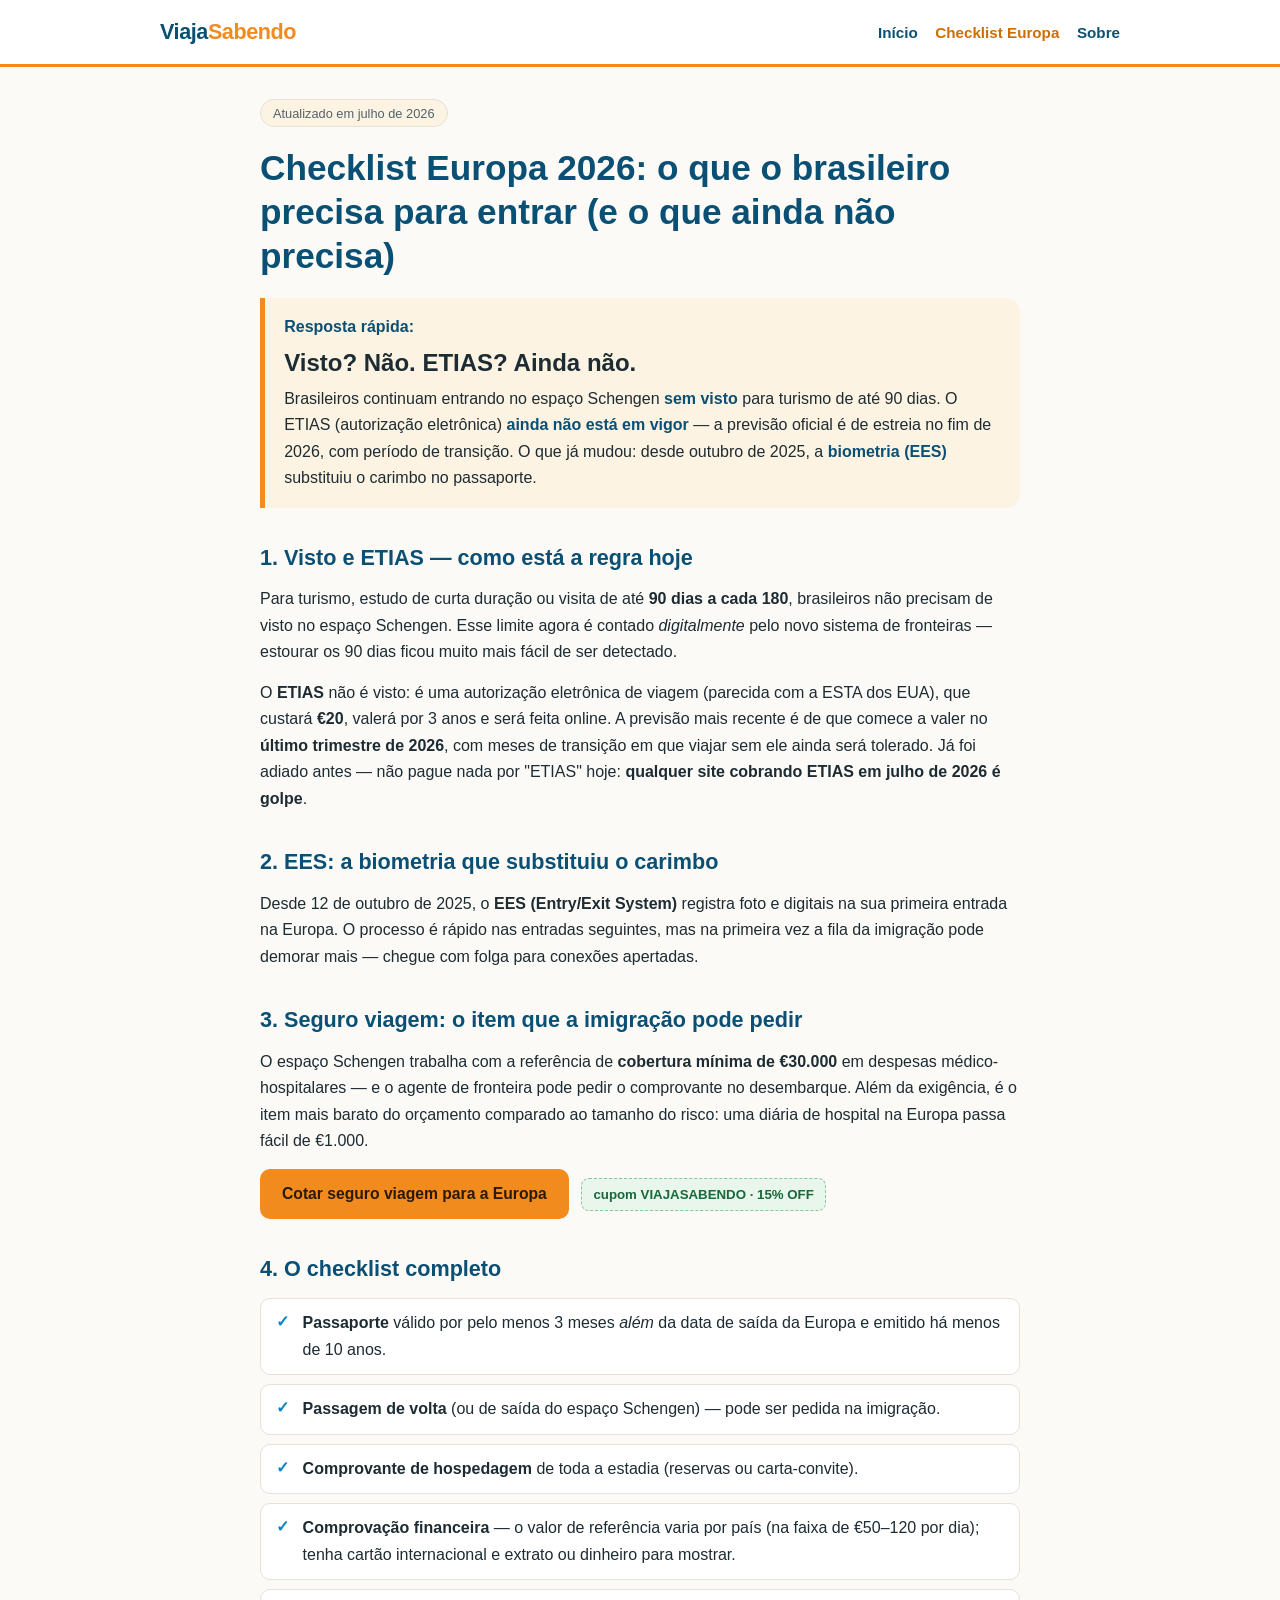
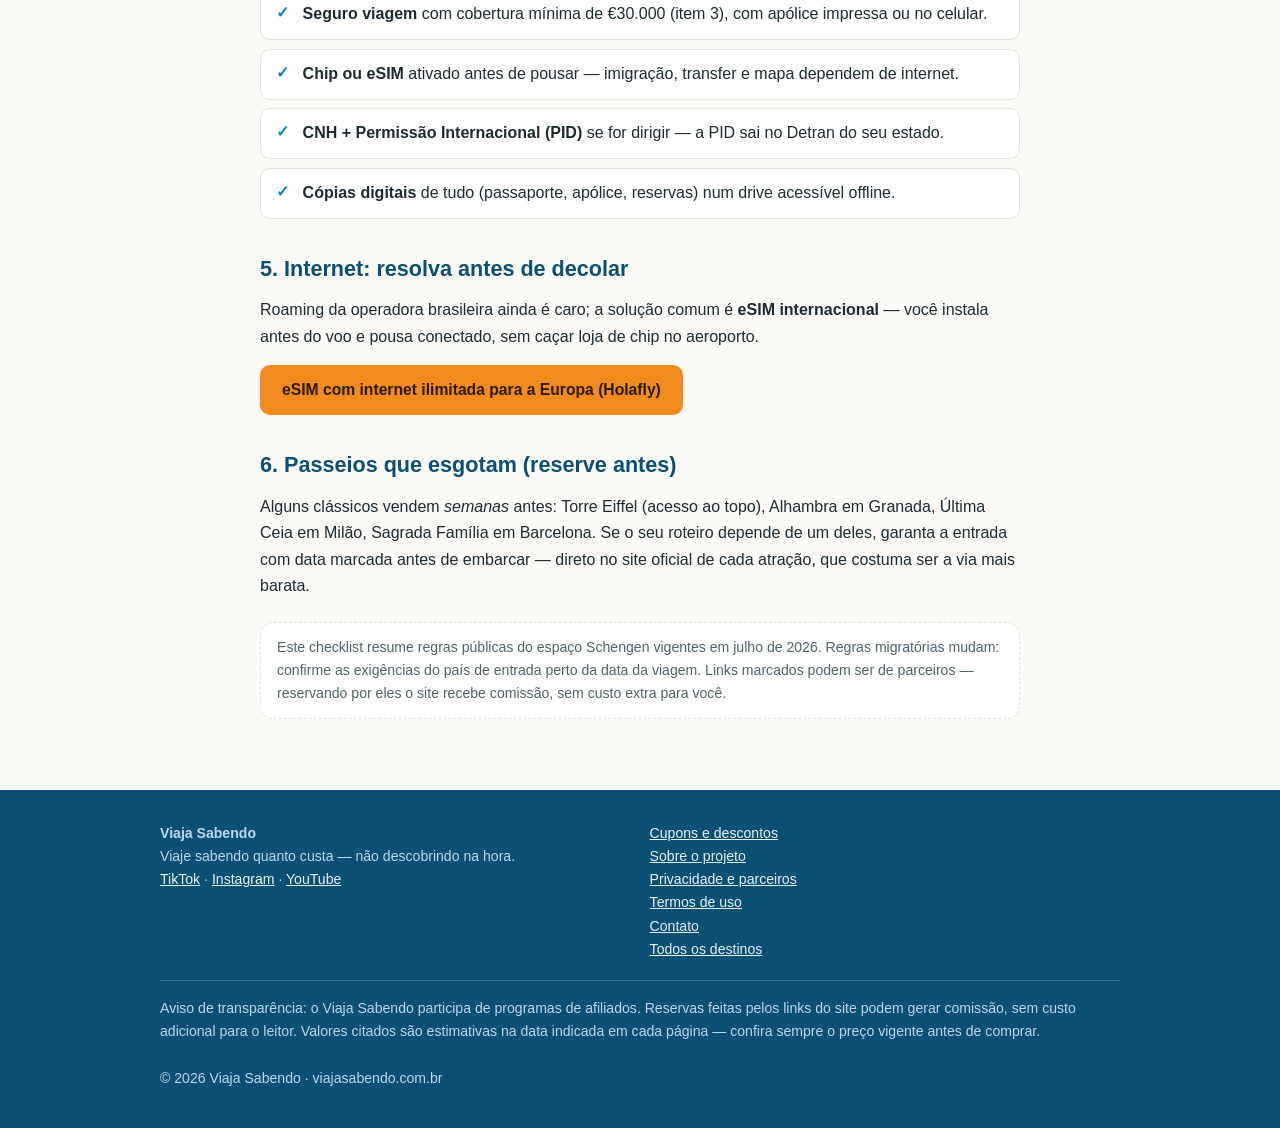
==== commit 3fcc4d34: "Cupom VIAJASABENDO nos links do Seguros Promo + selo 15% OFF + hub /descontos/ (1) 7 links do Seguro" ====
--- a/checklist-europa/index.html
+++ b/checklist-europa/index.html
@@ -47,7 +47,7 @@
 
   <h2>3. Seguro viagem: o item que a imigração pode pedir</h2>
   <p>O espaço Schengen trabalha com a referência de <strong>cobertura mínima de €30.000</strong> em despesas médico-hospitalares — e o agente de fronteira pode pedir o comprovante no desembarque. Além da exigência, é o item mais barato do orçamento comparado ao tamanho do risco: uma diária de hospital na Europa passa fácil de €1.000.</p>
-  <p class="btn-linha"><a class="btn-aff" data-aff="segurospromo" href="https://www.segurospromo.com.br/" rel="noopener sponsored" target="_blank">Cotar seguro viagem para a Europa</a></p>
+  <p class="btn-linha"><a class="btn-aff" data-aff="segurospromo" href="https://www.segurospromo.com.br/?utm_medium=afiliado&amp;pcrid=14823&amp;utm_source=site-blog&amp;cupom=VIAJASABENDO&amp;pcrtt=site" rel="noopener sponsored" target="_blank">Cotar seguro viagem para a Europa</a> <span class="selo-cupom">cupom VIAJASABENDO · 15% OFF</span></p>
 
   <h2>4. O checklist completo</h2>
   <ul class="checklist">
@@ -66,8 +66,7 @@
   <p class="btn-linha"><a class="btn-aff" data-aff="holafly" href="https://holafly.sjv.io/enBWdr" rel="noopener sponsored" target="_blank">eSIM com internet ilimitada para a Europa (Holafly)</a></p>
 
   <h2>6. Passeios que esgotam (reserve antes)</h2>
-  <p>Alguns clássicos vendem <em>semanas</em> antes: Torre Eiffel (acesso ao topo), Alhambra em Granada, Última Ceia em Milão, Sagrada Família em Barcelona. Se o seu roteiro depende de um deles, garanta a entrada com data marcada antes de embarcar.</p>
-  <p class="btn-linha"><a class="btn-aff" data-aff="civitatis" href="https://www.civitatis.com/br/" rel="noopener sponsored" target="_blank">Ver ingressos e passeios com data marcada</a></p>
+  <p>Alguns clássicos vendem <em>semanas</em> antes: Torre Eiffel (acesso ao topo), Alhambra em Granada, Última Ceia em Milão, Sagrada Família em Barcelona. Se o seu roteiro depende de um deles, garanta a entrada com data marcada antes de embarcar — direto no site oficial de cada atração, que costuma ser a via mais barata.</p>
 
   <div class="nota">
     Este checklist resume regras públicas do espaço Schengen vigentes em julho de 2026. Regras migratórias mudam: confirme as exigências do país de entrada perto da data da viagem. Links marcados podem ser de parceiros — reservando por eles o site recebe comissão, sem custo extra para você.
@@ -85,6 +84,7 @@
       <a href="https://www.youtube.com/@viajasabendo" rel="noopener" target="_blank">YouTube</a>
     </div>
     <div>
+      <a href="/descontos/">Cupons e descontos</a><br>
       <a href="/sobre/">Sobre o projeto</a><br>
       <a href="/privacidade/">Privacidade e parceiros</a><br>
       <a href="/termos/">Termos de uso</a><br>
@@ -98,5 +98,7 @@
   </div>
 </footer>
 
+<script data-goatcounter="https://viajasabendo.goatcounter.com/count" async src="https://gc.zgo.at/count.js"></script>
+<script src="/js/afiliados.js" defer></script>
 </body>
 </html>
--- a/css/style.css
+++ b/css/style.css
@@ -127,6 +127,81 @@
 }
 .btn-hub:hover { border-color: var(--laranja); color: var(--laranja-escuro); }
 
+/* Passeios (cartões de produto com nota, preço datado e selo de oferta) */
+.passeios { display: grid; gap: 0.9rem; margin: 1rem 0 1.4rem; }
+.passeio {
+  background: var(--branco); border: 1px solid var(--borda); border-radius: var(--raio);
+  padding: 1rem 1.1rem; display: flex; flex-direction: column; gap: 0.55rem;
+}
+.passeio h3, .passeio h4 { margin: 0; font-size: 1.05rem; color: var(--azul-escuro); }
+.passeio p { margin: 0; font-size: 0.93rem; color: var(--tinta-suave); }
+.passeio-meta { display: flex; flex-wrap: wrap; align-items: center; gap: 0.4rem 0.9rem; font-size: 0.88rem; color: var(--tinta-suave); }
+.passeio-meta .nota { font-weight: 700; color: var(--tinta); }
+.selo-oferta {
+  background: #fdeacd; color: var(--laranja-escuro); border: 1px solid #f0c88c;
+  border-radius: 99px; padding: 0.1rem 0.62rem; font-size: 0.76rem; font-weight: 700;
+  text-transform: uppercase; letter-spacing: 0.03em;
+}
+/* Vitrine visual de passeios (mobile-first) */
+.vitrine { display: grid; grid-template-columns: 1fr; gap: 1.1rem; margin: 1.4rem 0 2rem; }
+@media (min-width: 620px) { .vitrine { grid-template-columns: repeat(2, 1fr); } }
+.vcard {
+  background: var(--branco); border: 1px solid var(--borda); border-radius: var(--raio);
+  overflow: hidden; display: flex; flex-direction: column;
+  box-shadow: 0 1px 5px rgba(29, 43, 50, 0.08);
+}
+.vcard img { width: 100%; height: auto; aspect-ratio: 3 / 2; object-fit: cover; display: block; background: var(--ceu); }
+.vcard-corpo { padding: 0.9rem 1.05rem 1.1rem; display: flex; flex-direction: column; gap: 0.5rem; flex: 1; }
+.vcard-corpo h2 { margin: 0; font-size: 1.06rem; line-height: 1.3; color: var(--azul-escuro); }
+.vcard-corpo p { margin: 0; font-size: 0.92rem; color: var(--tinta-suave); }
+.vcard-meta { display: flex; flex-wrap: wrap; align-items: center; gap: 0.35rem 0.8rem; font-size: 0.86rem; color: var(--tinta-suave); }
+.vcard-meta .nota { font-weight: 700; color: var(--tinta); }
+.vcard-preco { font-size: 1.18rem; font-weight: 800; color: var(--tinta) !important; margin-top: 0.15rem; }
+.vcard-preco small { display: block; font-size: 0.75rem; font-weight: 400; color: var(--tinta-suave); margin-top: 0.1rem; }
+.vcard .btn-aff { margin-top: auto; display: block; text-align: center; padding: 0.7rem 1rem; }
+
+/* Seletor sozinho / em casal (só a página de BA usa hoje) */
+[data-modo="sozinho"] [data-so-casal] { display: none !important; }
+[data-modo="casal"] [data-so-sozinho] { display: none !important; }
+.modo-troca {
+  display: inline-flex; gap: 0.25rem; margin: 0 0 1.1rem;
+  background: var(--ceu); border: 1px solid #bcd9ec; border-radius: 99px; padding: 0.25rem;
+}
+.modo-btn {
+  font: inherit; font-size: 0.93rem; font-weight: 700; cursor: pointer;
+  border: 0; background: transparent; color: var(--azul-escuro);
+  padding: 0.4rem 1.1rem; border-radius: 99px; line-height: 1.2;
+}
+.modo-btn[aria-pressed="true"] { background: var(--azul-escuro); color: var(--branco); }
+.modo-btn:focus-visible { outline: 3px solid var(--laranja); outline-offset: 2px; }
+
+/* Chamada para a vitrine, no topo da página de orçamento */
+.card-vitrine {
+  display: block; text-decoration: none; text-align: center; font-weight: 700;
+  background: var(--ceu); color: var(--azul-escuro); border: 1.5px solid #bcd9ec;
+  border-radius: var(--raio); padding: 0.85rem 1rem; margin: 0 0 1.4rem;
+}
+.card-vitrine:hover { border-color: var(--laranja); color: var(--laranja-escuro); }
+
+/* Selo de cupom, ao lado do botão do parceiro */
+.selo-cupom {
+  display: inline-block; white-space: nowrap;
+  background: #e8f6ec; color: #17683a; border: 1px dashed #86c79b;
+  border-radius: 8px; padding: 0.28rem 0.7rem; margin-left: 0.5rem;
+  font-size: 0.83rem; font-weight: 700; vertical-align: middle;
+}
+@media (max-width: 460px) { .selo-cupom { display: block; margin: 0.55rem 0 0; width: fit-content; } }
+
+.selo-neutro {
+  background: var(--ceu); color: var(--azul-escuro); border: 1px solid #bcd9ec;
+  border-radius: 99px; padding: 0.1rem 0.62rem; font-size: 0.76rem; font-weight: 700;
+  text-transform: uppercase; letter-spacing: 0.03em;
+}
+.aviso-parceiro { font-size: 0.84rem; color: var(--tinta-suave); margin: -0.6rem 0 1.4rem; }
+.passeio-preco { font-weight: 800; color: var(--azul-escuro); font-size: 1rem; }
+.passeio-preco em { font-style: normal; font-weight: 400; font-size: 0.8rem; color: var(--tinta-suave); }
+.passeio .btn-aff { align-self: flex-start; padding: 0.5rem 1rem; font-size: 0.92rem; }
+
 /* Variante alerta do box resposta ("o erro que dobra o preço") */
 .resposta.erro { border-left-color: #d64545; background: #fdecec; }
 .resposta.erro .valorzao { font-size: 1.15rem; }
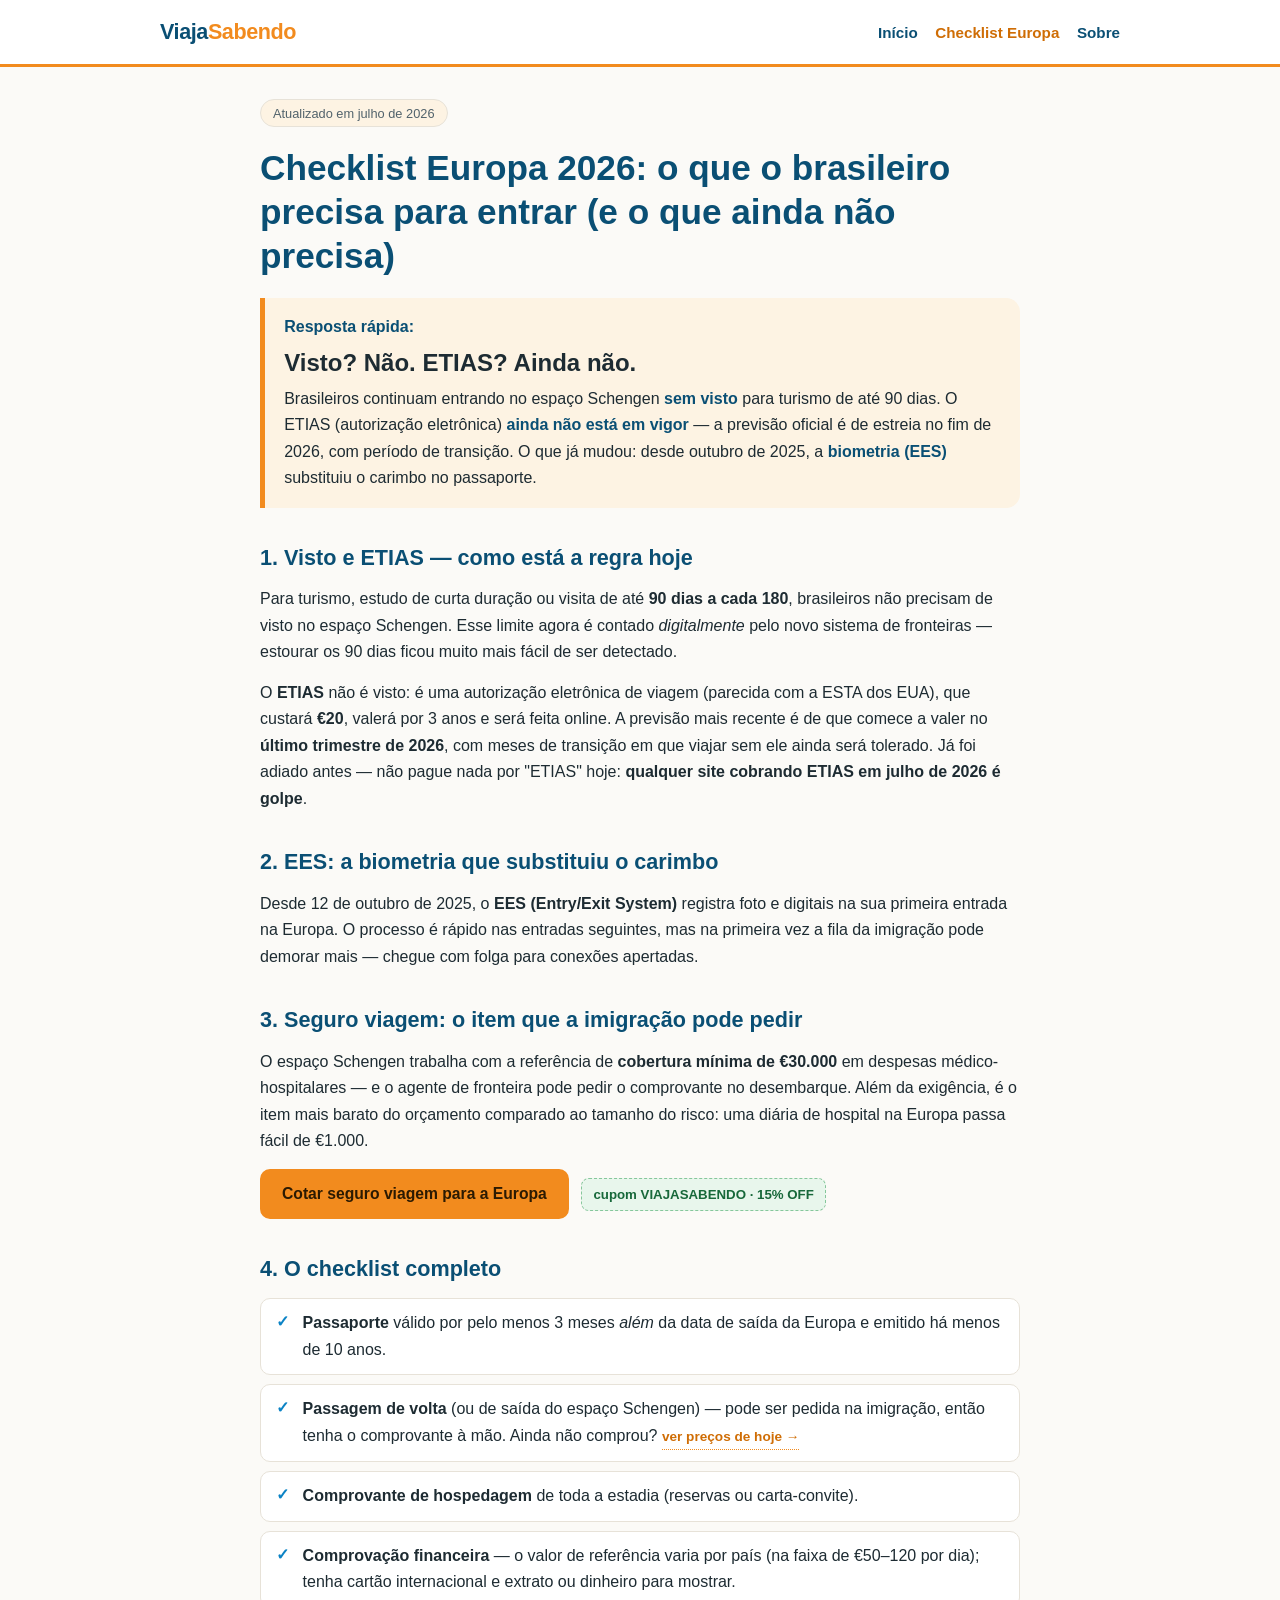
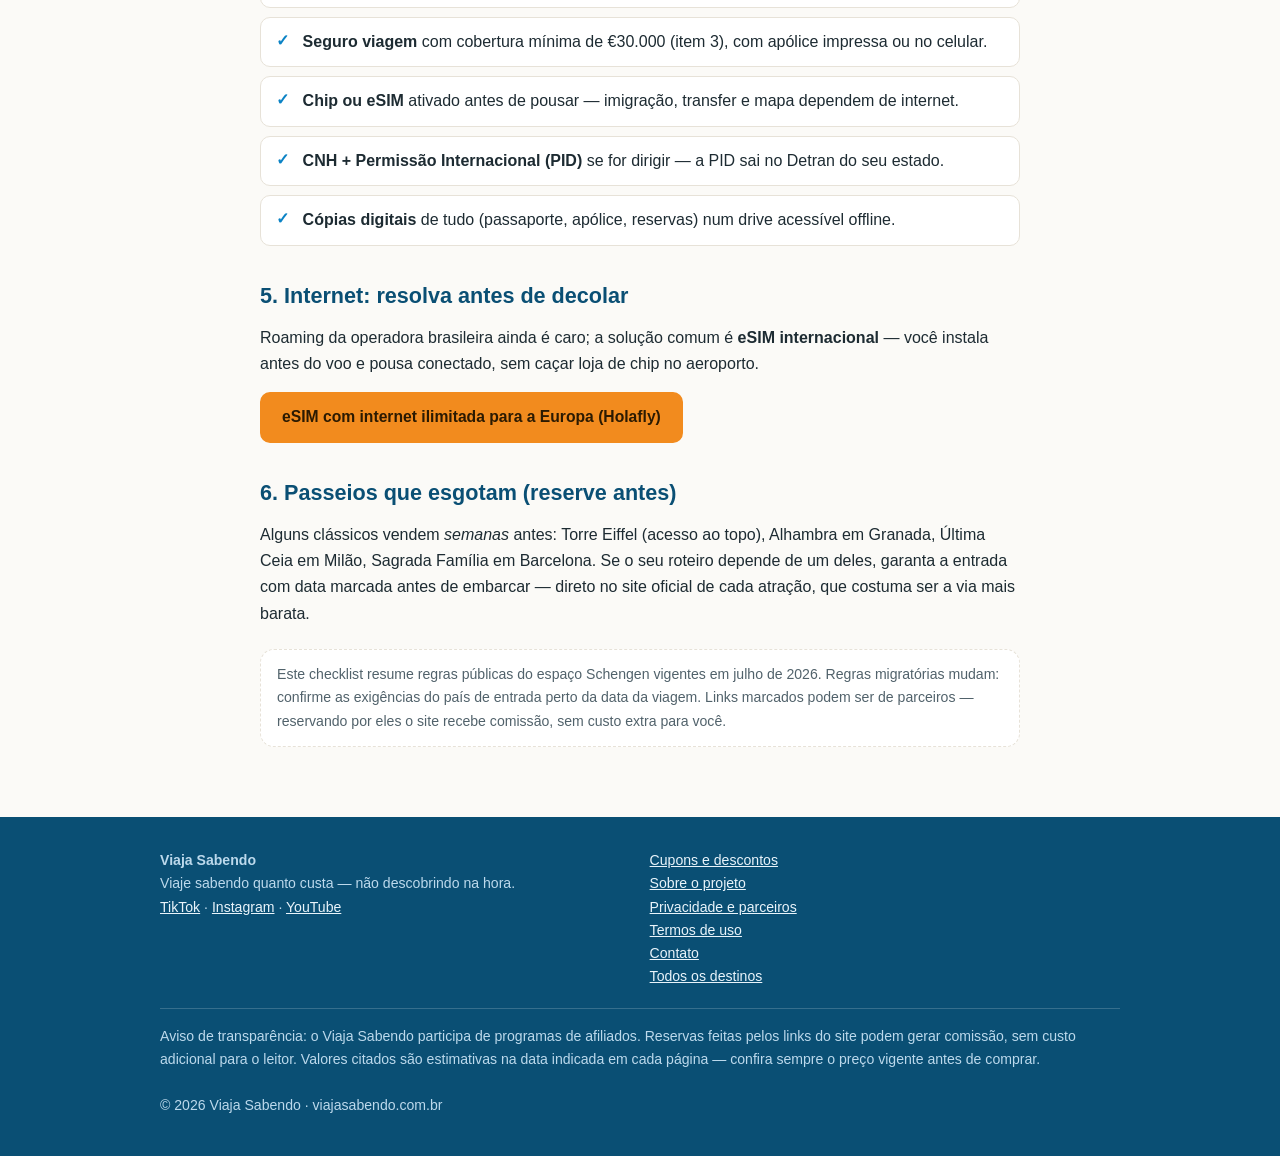
==== commit 1c82f218: "Skyscanner (Impact) nos 5 orcamentos + checklist-europa + /descontos/ Primeiro parceiro de VOO — e v" ====
--- a/checklist-europa/index.html
+++ b/checklist-europa/index.html
@@ -52,7 +52,7 @@
   <h2>4. O checklist completo</h2>
   <ul class="checklist">
     <li><strong>Passaporte</strong> válido por pelo menos 3 meses <em>além</em> da data de saída da Europa e emitido há menos de 10 anos.</li>
-    <li><strong>Passagem de volta</strong> (ou de saída do espaço Schengen) — pode ser pedida na imigração.</li>
+    <li><strong>Passagem de volta</strong> (ou de saída do espaço Schengen) — pode ser pedida na imigração, então tenha o comprovante à mão. Ainda não comprou? <a class="link-aff" data-aff="skyscanner" href="https://skyscanner.pxf.io/enjMYz" rel="noopener sponsored" target="_blank">ver preços de hoje →</a></li>
     <li><strong>Comprovante de hospedagem</strong> de toda a estadia (reservas ou carta-convite).</li>
     <li><strong>Comprovação financeira</strong> — o valor de referência varia por país (na faixa de €50–120 por dia); tenha cartão internacional e extrato ou dinheiro para mostrar.</li>
     <li><strong>Seguro viagem</strong> com cobertura mínima de €30.000 (item 3), com apólice impressa ou no celular.</li>
--- a/css/style.css
+++ b/css/style.css
@@ -183,6 +183,15 @@
 }
 .card-vitrine:hover { border-color: var(--laranja); color: var(--laranja-escuro); }
 
+/* Link discreto de parceiro, ao lado de um valor (ex.: "ver preços de hoje →") */
+.link-aff {
+  display: inline-block; white-space: nowrap; text-decoration: none;
+  font-size: 0.85rem; font-weight: 700; color: var(--laranja-escuro);
+  border-bottom: 1.5px dotted var(--laranja); padding-bottom: 1px;
+}
+.link-aff:hover { color: var(--azul-escuro); border-bottom-color: var(--azul); }
+h3 .link-aff { margin-left: 0.15rem; vertical-align: middle; }
+
 /* Selo de cupom, ao lado do botão do parceiro */
 .selo-cupom {
   display: inline-block; white-space: nowrap;
